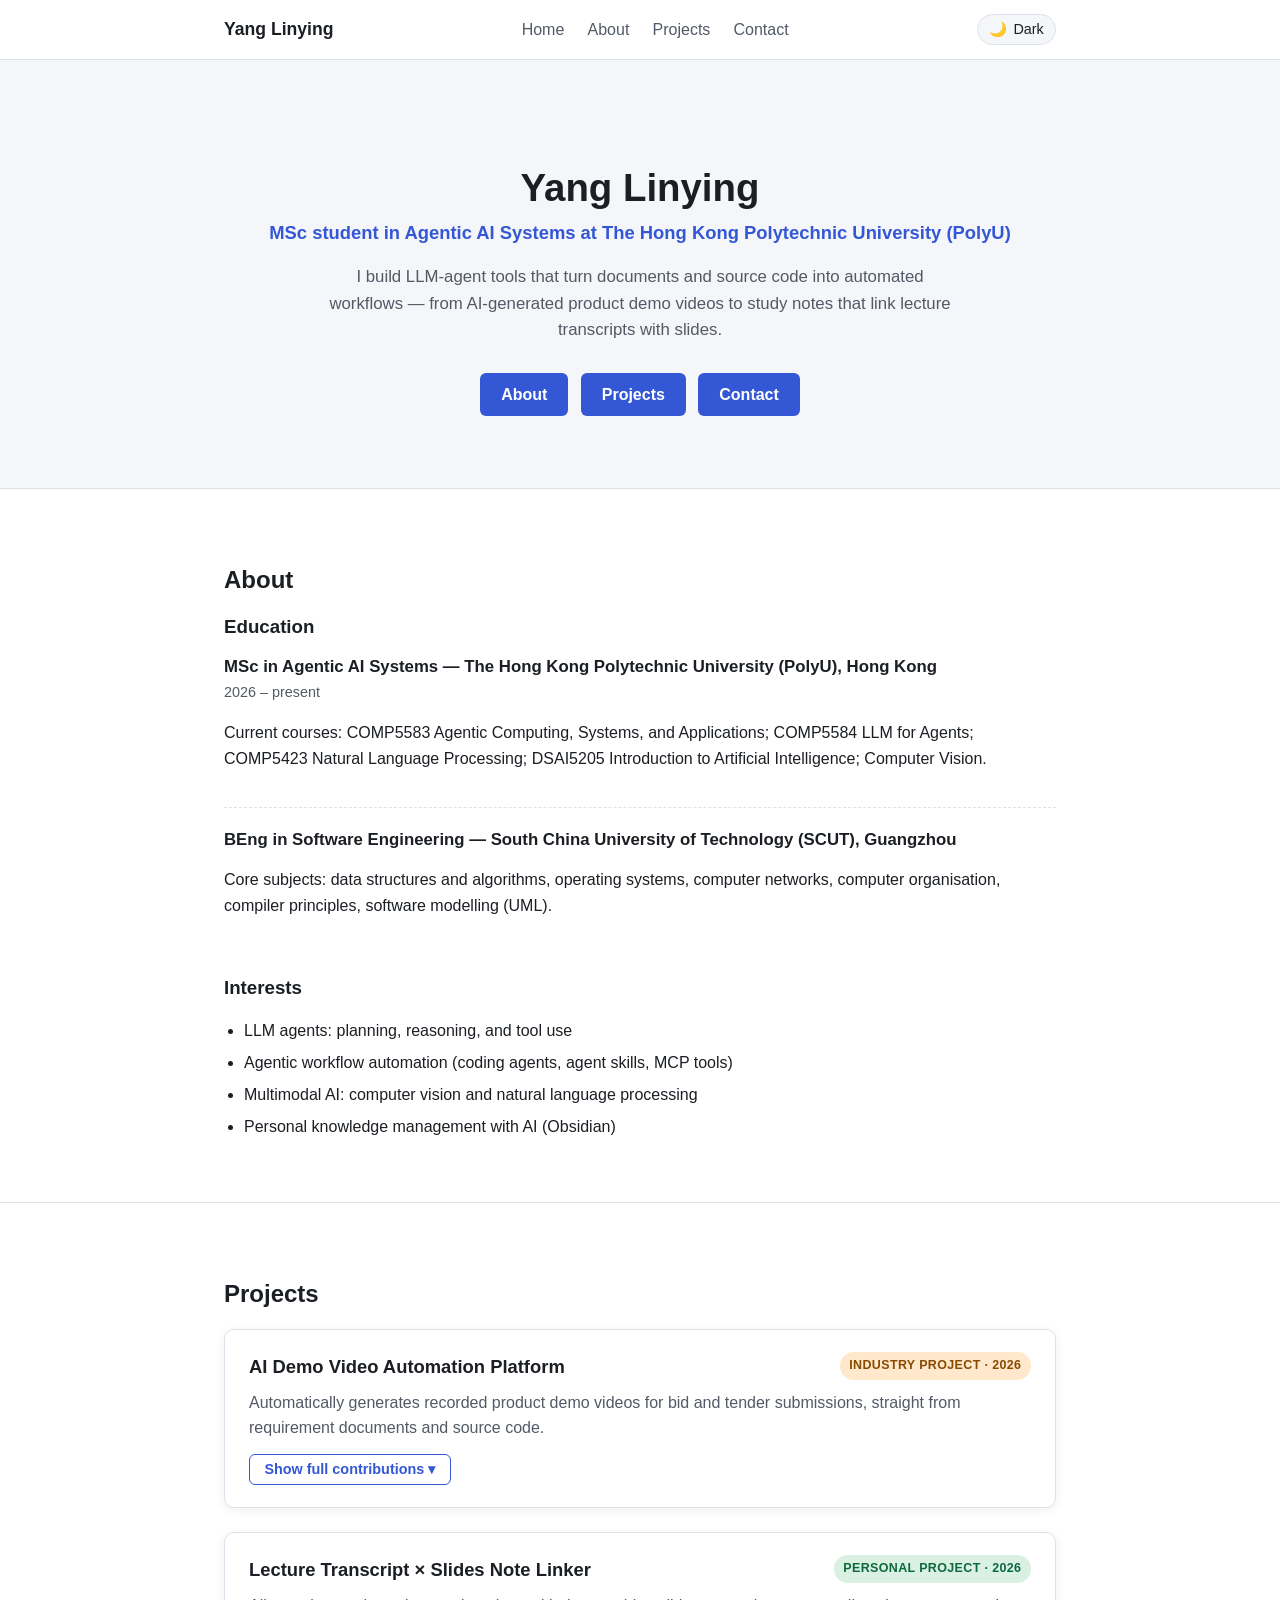
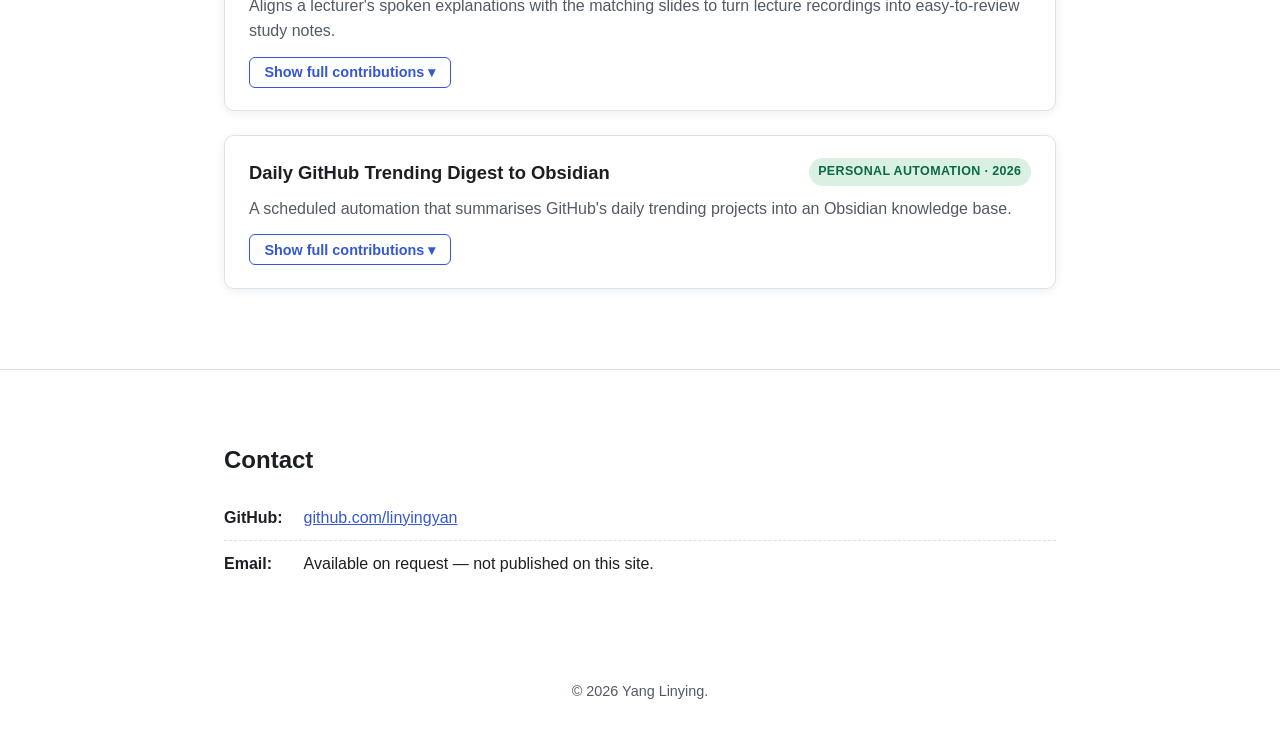
==== v0/index.html @ af0ac2f7 "V0 baseline: frozen output of builder agent (system prompt only)" ====
<!DOCTYPE html>
<html lang="en">
<head>
<meta charset="UTF-8">
<meta name="viewport" content="width=device-width, initial-scale=1.0">
<title>Yang Linying — Personal Website</title>
<meta name="description" content="Personal website of Yang Linying, MSc student in Agentic AI Systems at PolyU.">
<link rel="stylesheet" href="styles.css">
</head>
<body>

<header class="site-header">
  <nav class="navbar" aria-label="Main navigation">
    <a href="#home" class="nav-brand">Yang Linying</a>
    <ul class="nav-links">
      <li><a href="#home">Home</a></li>
      <li><a href="#about">About</a></li>
      <li><a href="#projects">Projects</a></li>
      <li><a href="#contact">Contact</a></li>
    </ul>
    <button id="theme-toggle" class="theme-toggle" type="button" aria-label="Toggle light and dark theme" aria-pressed="false">
      <span aria-hidden="true">🌙</span><span class="theme-toggle-label">Dark</span>
    </button>
    <button id="nav-toggle" class="nav-toggle" type="button" aria-label="Toggle navigation menu" aria-expanded="false" aria-controls="mobile-menu">
      <span></span><span></span><span></span>
    </button>
  </nav>
  <ul id="mobile-menu" class="mobile-menu" hidden>
    <li><a href="#home">Home</a></li>
    <li><a href="#about">About</a></li>
    <li><a href="#projects">Projects</a></li>
    <li><a href="#contact">Contact</a></li>
  </ul>
</header>

<main>
  <!-- HOME -->
  <section id="home" class="section hero">
    <div class="container">
      <h1>Yang Linying</h1>
      <p class="headline">MSc student in Agentic AI Systems at The Hong Kong Polytechnic University (PolyU)</p>
      <p class="intro">
        I build LLM-agent tools that turn documents and source code into automated workflows —
        from AI-generated product demo videos to study notes that link lecture transcripts with slides.
      </p>
      <nav class="hero-links" aria-label="Section shortcuts">
        <a href="#about" class="btn">About</a>
        <a href="#projects" class="btn">Projects</a>
        <a href="#contact" class="btn">Contact</a>
      </nav>
    </div>
  </section>

  <!-- ABOUT -->
  <section id="about" class="section">
    <div class="container">
      <h2>About</h2>

      <h3>Education</h3>
      <div class="edu-item">
        <h4>MSc in Agentic AI Systems — The Hong Kong Polytechnic University (PolyU), Hong Kong</h4>
        <p class="edu-date">2026 – present</p>
        <p>Current courses: COMP5583 Agentic Computing, Systems, and Applications; COMP5584 LLM for Agents;
          COMP5423 Natural Language Processing; DSAI5205 Introduction to Artificial Intelligence; Computer Vision.</p>
      </div>
      <div class="edu-item">
        <h4>BEng in Software Engineering — South China University of Technology (SCUT), Guangzhou</h4>
        <p>Core subjects: data structures and algorithms, operating systems, computer networks,
          computer organisation, compiler principles, software modelling (UML).</p>
      </div>

      <h3>Interests</h3>
      <ul class="interest-list">
        <li>LLM agents: planning, reasoning, and tool use</li>
        <li>Agentic workflow automation (coding agents, agent skills, MCP tools)</li>
        <li>Multimodal AI: computer vision and natural language processing</li>
        <li>Personal knowledge management with AI (Obsidian)</li>
      </ul>
    </div>
  </section>

  <!-- PROJECTS -->
  <section id="projects" class="section">
    <div class="container">
      <h2>Projects</h2>

      <article class="project-card">
        <div class="project-head">
          <h3>AI Demo Video Automation Platform</h3>
          <span class="tag tag-industry">Industry project · 2026</span>
        </div>
        <p class="project-summary">
          Automatically generates recorded product demo videos for bid and tender submissions,
          straight from requirement documents and source code.
        </p>
        <button class="expand-btn" type="button" aria-expanded="false">Show full contributions ▾</button>
        <div class="project-details" hidden>
          <p><strong>Purpose:</strong> Bid and tender submissions often require recorded product demo videos.
            Recording, narrating, and editing them by hand is slow and error-prone. The platform generates these
            videos automatically from requirement documents and the product's source code.</p>
          <p><strong>My contributions:</strong></p>
          <ul>
            <li>Built an analysis skill that runs a coding agent (Codex) over requirement documents and source
              code and outputs a structured list of product features with menu locations and steps.</li>
            <li>Implemented recording-plan generation with a rule-based high-risk-action scanner (e.g. delete or
              payment actions are forced to "high risk" and need human confirmation).</li>
            <li>Built the recording pipeline: Playwright drives the browser, ffmpeg records and merges video, and
              text-to-speech produces narration. Narration is generated first and its duration sets the recording
              pace, so audio and video stay aligned.</li>
            <li>Built parts of the web workbench (Vue 3) and backend (Java / Spring Boot): recording queue,
              progress, pause/stop, retry, and result review.</li>
          </ul>
          <p><strong>Tech:</strong> Java 21, Spring Boot, Vue 3, PostgreSQL, Playwright, ffmpeg, Codex CLI.</p>
          <p class="note">Note: Company and client names are withheld.</p>
        </div>
      </article>

      <article class="project-card">
        <div class="project-head">
          <h3>Lecture Transcript × Slides Note Linker</h3>
          <span class="tag tag-personal">Personal project · 2026</span>
        </div>
        <p class="project-summary">
          Aligns a lecturer's spoken explanations with the matching slides to turn lecture recordings
          into easy-to-review study notes.
        </p>
        <button class="expand-btn" type="button" aria-expanded="false">Show full contributions ▾</button>
        <div class="project-details" hidden>
          <p><strong>Purpose:</strong> Turn lecture recordings into study notes that are easy to review by
            aligning the lecturer's spoken explanations with the matching slides.</p>
          <p><strong>My contributions:</strong></p>
          <ul>
            <li>Designed a reusable agent skill that takes a lecture transcript (Zoom or Feishu Minutes subtitles)
              and the lecture PDF, then aligns explanations with slides page by page.</li>
            <li>Produces a structured Markdown note per lecture in Obsidian with key concepts, explanations, and
              cross-links.</li>
            <li>Used it across several MSc courses (NLP, Computer Vision, LLM for Agents, Agentic Computing).</li>
          </ul>
          <p><strong>Tech:</strong> Codex / Claude Code agent skills, Markdown, Obsidian.</p>
        </div>
      </article>

      <article class="project-card">
        <div class="project-head">
          <h3>Daily GitHub Trending Digest to Obsidian</h3>
          <span class="tag tag-personal">Personal automation · 2026</span>
        </div>
        <p class="project-summary">
          A scheduled automation that summarises GitHub's daily trending projects into an
          Obsidian knowledge base.
        </p>
        <button class="expand-btn" type="button" aria-expanded="false">Show full contributions ▾</button>
        <div class="project-details" hidden>
          <p><strong>Purpose:</strong> Keep up with new open-source projects without manually browsing GitHub
            every day.</p>
          <p><strong>My contributions:</strong></p>
          <ul>
            <li>Wrote a scheduled automation that fetches GitHub Trending each morning.</li>
            <li>Added LLM-generated bilingual (Chinese/English) summaries for each project.</li>
            <li>Saves a dated digest note into the Obsidian knowledge base with an index page.</li>
          </ul>
          <p><strong>Tech:</strong> Node.js scripting, scheduled agent automation, LLM summarisation, Obsidian.</p>
        </div>
      </article>

    </div>
  </section>

  <!-- CONTACT -->
  <section id="contact" class="section">
    <div class="container">
      <h2>Contact</h2>
      <ul class="contact-list">
        <li>
          <span class="contact-label">GitHub:</span>
          <a href="https://github.com/linyingyan" target="_blank" rel="noopener noreferrer">github.com/linyingyan</a>
        </li>
        <li>
          <span class="contact-label">Email:</span>
          <span>Available on request — not published on this site.</span>
        </li>
      </ul>
    </div>
  </section>
</main>

<footer class="site-footer">
  <div class="container">
    <p>&copy; 2026 Yang Linying.</p>
  </div>
</footer>

<script src="script.js"></script>
</body>
</html>
---- v0/styles.css ----
/* ===== Base / Theme variables ===== */
:root {
  --bg: #ffffff;
  --bg-alt: #f4f6f9;
  --text: #1b1f24;
  --text-muted: #525a66;
  --accent: #3457d5;
  --accent-contrast: #ffffff;
  --border: #dde2ea;
  --card-bg: #ffffff;
  --card-shadow: 0 2px 10px rgba(20, 25, 40, 0.07);
  --tag-industry-bg: #ffe8cc;
  --tag-industry-text: #8a4b00;
  --tag-personal-bg: #d9f0e3;
  --tag-personal-text: #0c6b3c;
  --header-bg: rgba(255, 255, 255, 0.92);
}

[data-theme="dark"] {
  --bg: #12151a;
  --bg-alt: #1b1f26;
  --text: #e9edf2;
  --text-muted: #aab2c0;
  --accent: #7fa0ff;
  --accent-contrast: #0b0e14;
  --border: #2b313c;
  --card-bg: #1a1e26;
  --card-shadow: 0 2px 12px rgba(0, 0, 0, 0.45);
  --tag-industry-bg: #4a3310;
  --tag-industry-text: #ffcd8a;
  --tag-personal-bg: #0f3a28;
  --tag-personal-text: #8ce0b6;
  --header-bg: rgba(18, 21, 26, 0.92);
}

* { box-sizing: border-box; }

html { scroll-behavior: smooth; }

body {
  margin: 0;
  font-family: -apple-system, BlinkMacSystemFont, "Segoe UI", Roboto, Helvetica, Arial, sans-serif;
  background: var(--bg);
  color: var(--text);
  line-height: 1.6;
  transition: background 0.2s ease, color 0.2s ease;
}

.container {
  max-width: 880px;
  margin: 0 auto;
  padding: 0 1.5rem;
}

h1, h2, h3, h4 { line-height: 1.25; }

/* ===== Header / Nav ===== */
.site-header {
  position: sticky;
  top: 0;
  z-index: 100;
  background: var(--header-bg);
  backdrop-filter: blur(6px);
  border-bottom: 1px solid var(--border);
}

.navbar {
  max-width: 880px;
  margin: 0 auto;
  display: flex;
  align-items: center;
  justify-content: space-between;
  padding: 0.85rem 1.5rem;
  gap: 1rem;
}

.nav-brand {
  font-weight: 700;
  font-size: 1.1rem;
  color: var(--text);
  text-decoration: none;
  white-space: nowrap;
}

.nav-links {
  list-style: none;
  display: flex;
  gap: 1.25rem;
  margin: 0;
  padding: 0;
  flex: 1;
  justify-content: center;
}

.nav-links a {
  color: var(--text-muted);
  text-decoration: none;
  font-weight: 500;
  padding: 0.35rem 0.1rem;
  border-bottom: 2px solid transparent;
  transition: color 0.15s ease, border-color 0.15s ease;
}

.nav-links a:hover,
.nav-links a:focus {
  color: var(--accent);
  border-bottom-color: var(--accent);
}

.theme-toggle {
  display: flex;
  align-items: center;
  gap: 0.4rem;
  background: var(--bg-alt);
  border: 1px solid var(--border);
  color: var(--text);
  padding: 0.4rem 0.7rem;
  border-radius: 999px;
  cursor: pointer;
  font-size: 0.9rem;
  white-space: nowrap;
}

.theme-toggle:hover { border-color: var(--accent); }

.nav-toggle {
  display: none;
  flex-direction: column;
  justify-content: space-between;
  width: 26px;
  height: 20px;
  background: none;
  border: none;
  cursor: pointer;
  padding: 0;
}

.nav-toggle span {
  display: block;
  height: 2px;
  width: 100%;
  background: var(--text);
  border-radius: 2px;
}

.mobile-menu {
  list-style: none;
  margin: 0;
  padding: 0.5rem 1.5rem 1rem;
  display: flex;
  flex-direction: column;
  gap: 0.6rem;
  border-top: 1px solid var(--border);
}

.mobile-menu a {
  color: var(--text);
  text-decoration: none;
  font-weight: 500;
  display: block;
}

/* ===== Sections ===== */
.section {
  padding: 3.5rem 0;
  border-bottom: 1px solid var(--border);
}

.section:last-of-type { border-bottom: none; }

.hero {
  background: var(--bg-alt);
  text-align: center;
  padding: 4.5rem 0;
}

.hero h1 {
  font-size: 2.4rem;
  margin-bottom: 0.4rem;
}

.headline {
  font-size: 1.15rem;
  color: var(--accent);
  font-weight: 600;
  margin: 0 0 1rem;
}

.intro {
  max-width: 640px;
  margin: 0 auto 1.8rem;
  color: var(--text-muted);
  font-size: 1.05rem;
}

.hero-links {
  display: flex;
  gap: 0.8rem;
  justify-content: center;
  flex-wrap: wrap;
}

.btn {
  display: inline-block;
  background: var(--accent);
  color: var(--accent-contrast);
  text-decoration: none;
  padding: 0.55rem 1.3rem;
  border-radius: 6px;
  font-weight: 600;
  transition: opacity 0.15s ease;
}

.btn:hover { opacity: 0.88; }

/* ===== About ===== */
.edu-item {
  margin-bottom: 1.4rem;
  padding-bottom: 1.2rem;
  border-bottom: 1px dashed var(--border);
}
.edu-item:last-of-type { border-bottom: none; }

.edu-item h4 { margin: 0 0 0.2rem; font-size: 1.05rem; }
.edu-date { color: var(--text-muted); font-size: 0.9rem; margin: 0 0 0.4rem; }

.interest-list {
  padding-left: 1.25rem;
  margin: 0.6rem 0 0;
}
.interest-list li { margin-bottom: 0.4rem; }

/* ===== Projects ===== */
.project-card {
  background: var(--card-bg);
  border: 1px solid var(--border);
  border-radius: 10px;
  padding: 1.4rem 1.5rem;
  margin-bottom: 1.5rem;
  box-shadow: var(--card-shadow);
}

.project-head {
  display: flex;
  flex-wrap: wrap;
  align-items: center;
  gap: 0.6rem;
  justify-content: space-between;
  margin-bottom: 0.6rem;
}

.project-head h3 { margin: 0; font-size: 1.15rem; }

.tag {
  display: inline-block;
  font-size: 0.78rem;
  font-weight: 700;
  padding: 0.25rem 0.6rem;
  border-radius: 999px;
  white-space: nowrap;
  text-transform: uppercase;
  letter-spacing: 0.03em;
}

.tag-industry { background: var(--tag-industry-bg); color: var(--tag-industry-text); }
.tag-personal { background: var(--tag-personal-bg); color: var(--tag-personal-text); }

.project-summary {
  color: var(--text-muted);
  margin: 0 0 0.8rem;
}

.expand-btn {
  background: none;
  border: 1px solid var(--accent);
  color: var(--accent);
  padding: 0.4rem 0.9rem;
  border-radius: 6px;
  cursor: pointer;
  font-weight: 600;
  font-size: 0.9rem;
}

.expand-btn:hover { background: var(--accent); color: var(--accent-contrast); }

.project-details {
  margin-top: 1rem;
  padding-top: 1rem;
  border-top: 1px solid var(--border);
}

.project-details ul { padding-left: 1.25rem; }
.project-details li { margin-bottom: 0.5rem; }
.project-details .note { font-style: italic; color: var(--text-muted); }

/* ===== Contact ===== */
.contact-list {
  list-style: none;
  padding: 0;
  margin: 0;
}

.contact-list li {
  display: flex;
  gap: 0.6rem;
  align-items: baseline;
  padding: 0.6rem 0;
  border-bottom: 1px dashed var(--border);
}
.contact-list li:last-child { border-bottom: none; }

.contact-label { font-weight: 700; min-width: 70px; }

.contact-list a { color: var(--accent); }

/* ===== Footer ===== */
.site-footer {
  padding: 1.5rem 0;
  text-align: center;
  color: var(--text-muted);
  font-size: 0.9rem;
}

/* ===== Responsive ===== */
@media (max-width: 720px) {
  .nav-links { display: none; }
  .nav-toggle { display: flex; }
  .theme-toggle-label { display: none; }
  .mobile-menu.show { display: flex; }
  .hero h1 { font-size: 2rem; }
}

@media (min-width: 721px) {
  .mobile-menu { display: none !important; }
}
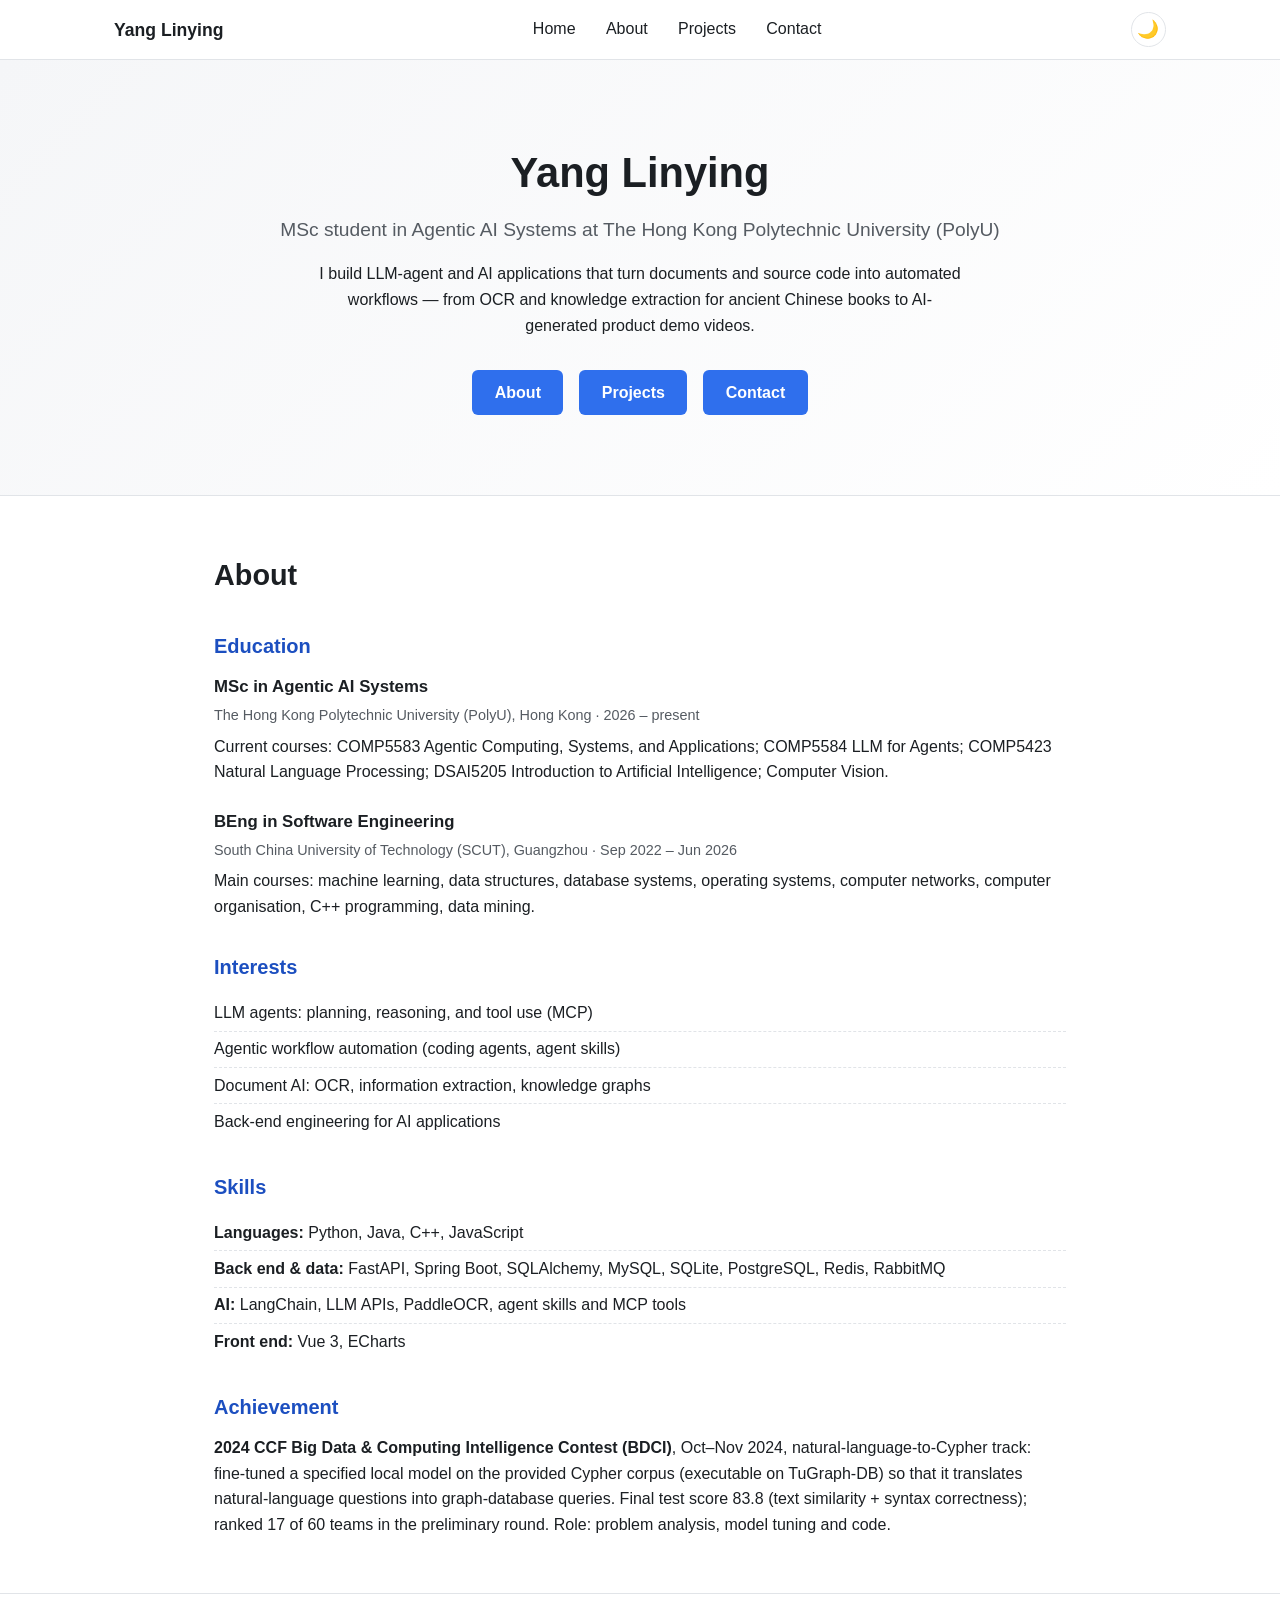
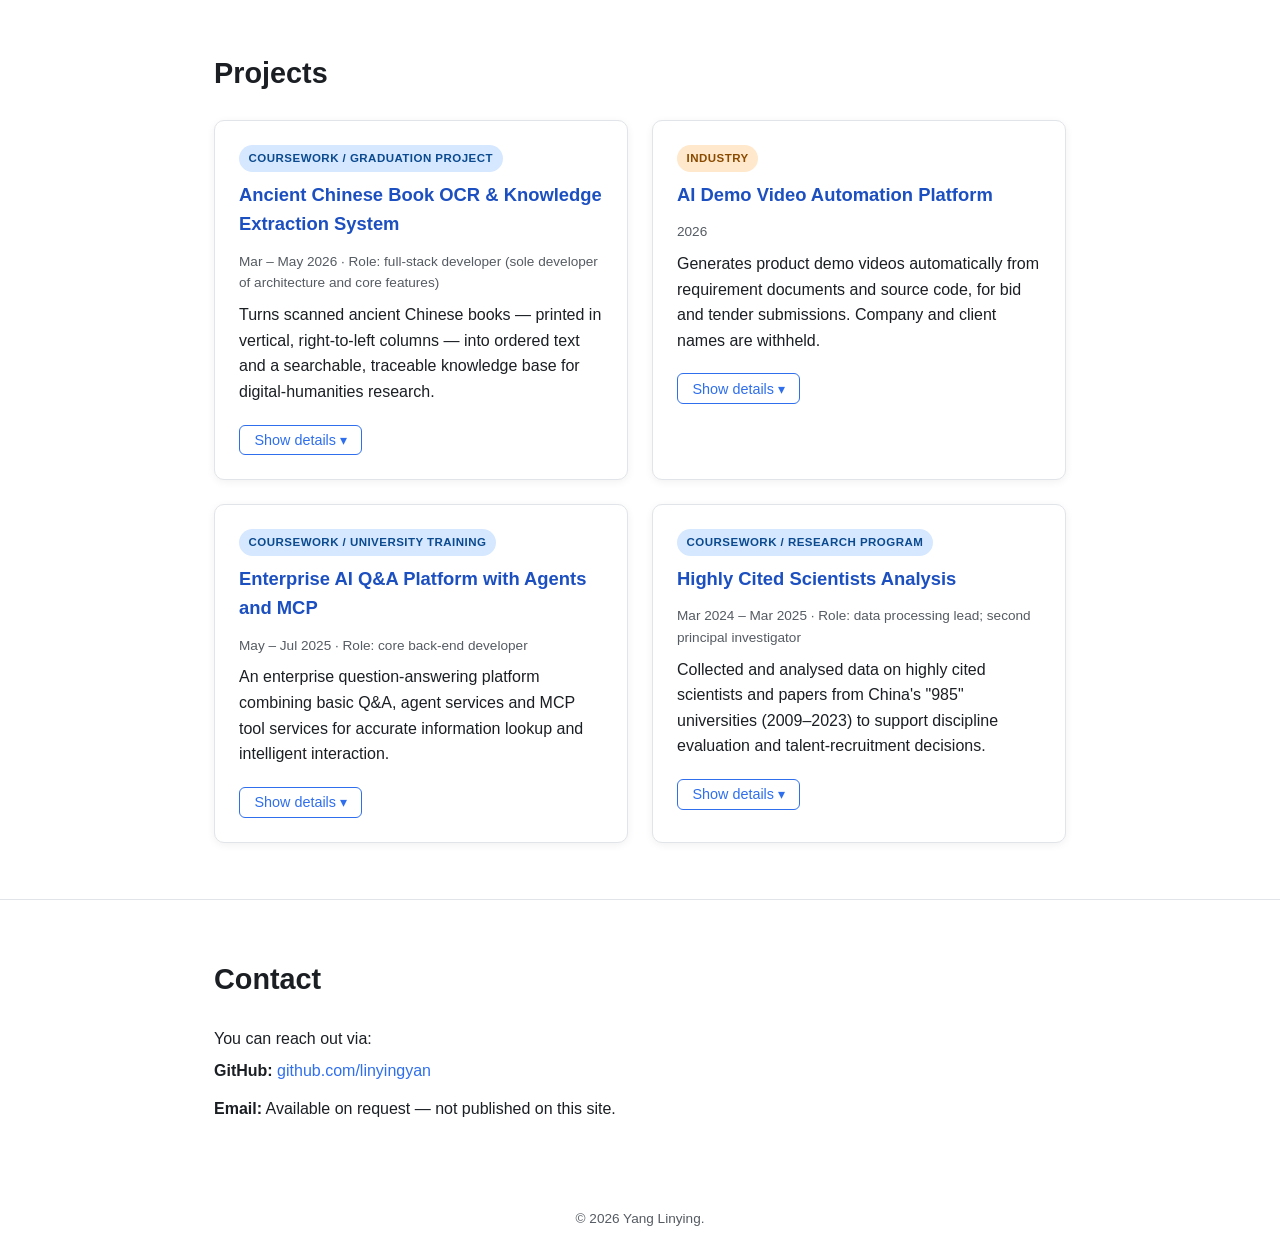
==== commit 935ffa1a: "V0 baseline (attempt 2, final profile) — frozen, no essential repairs" ====
--- a/v0/index.html
+++ b/v0/index.html
@@ -4,190 +4,184 @@
 <meta charset="UTF-8">
 <meta name="viewport" content="width=device-width, initial-scale=1.0">
 <title>Yang Linying — Personal Website</title>
-<meta name="description" content="Personal website of Yang Linying, MSc student in Agentic AI Systems at PolyU.">
 <link rel="stylesheet" href="styles.css">
 </head>
 <body>
 
 <header class="site-header">
-  <nav class="navbar" aria-label="Main navigation">
+  <nav class="navbar" aria-label="Primary navigation">
     <a href="#home" class="nav-brand">Yang Linying</a>
-    <ul class="nav-links">
+    <button class="nav-toggle" id="navToggle" aria-label="Toggle navigation menu" aria-expanded="false" aria-controls="navLinks">
+      <span></span><span></span><span></span>
+    </button>
+    <ul class="nav-links" id="navLinks">
       <li><a href="#home">Home</a></li>
       <li><a href="#about">About</a></li>
       <li><a href="#projects">Projects</a></li>
       <li><a href="#contact">Contact</a></li>
     </ul>
-    <button id="theme-toggle" class="theme-toggle" type="button" aria-label="Toggle light and dark theme" aria-pressed="false">
-      <span aria-hidden="true">🌙</span><span class="theme-toggle-label">Dark</span>
-    </button>
-    <button id="nav-toggle" class="nav-toggle" type="button" aria-label="Toggle navigation menu" aria-expanded="false" aria-controls="mobile-menu">
-      <span></span><span></span><span></span>
-    </button>
+    <button class="theme-toggle" id="themeToggle" aria-label="Toggle light and dark theme">🌙</button>
   </nav>
-  <ul id="mobile-menu" class="mobile-menu" hidden>
-    <li><a href="#home">Home</a></li>
-    <li><a href="#about">About</a></li>
-    <li><a href="#projects">Projects</a></li>
-    <li><a href="#contact">Contact</a></li>
-  </ul>
 </header>
 
 <main>
-  <!-- HOME -->
   <section id="home" class="section hero">
     <div class="container">
       <h1>Yang Linying</h1>
       <p class="headline">MSc student in Agentic AI Systems at The Hong Kong Polytechnic University (PolyU)</p>
-      <p class="intro">
-        I build LLM-agent tools that turn documents and source code into automated workflows —
-        from AI-generated product demo videos to study notes that link lecture transcripts with slides.
-      </p>
-      <nav class="hero-links" aria-label="Section shortcuts">
+      <p class="intro">I build LLM-agent and AI applications that turn documents and source code into automated workflows — from OCR and knowledge extraction for ancient Chinese books to AI-generated product demo videos.</p>
+      <div class="hero-nav">
         <a href="#about" class="btn">About</a>
         <a href="#projects" class="btn">Projects</a>
         <a href="#contact" class="btn">Contact</a>
-      </nav>
+      </div>
     </div>
   </section>
 
-  <!-- ABOUT -->
   <section id="about" class="section">
     <div class="container">
       <h2>About</h2>
 
       <h3>Education</h3>
       <div class="edu-item">
-        <h4>MSc in Agentic AI Systems — The Hong Kong Polytechnic University (PolyU), Hong Kong</h4>
-        <p class="edu-date">2026 – present</p>
-        <p>Current courses: COMP5583 Agentic Computing, Systems, and Applications; COMP5584 LLM for Agents;
-          COMP5423 Natural Language Processing; DSAI5205 Introduction to Artificial Intelligence; Computer Vision.</p>
+        <h4>MSc in Agentic AI Systems</h4>
+        <p class="meta">The Hong Kong Polytechnic University (PolyU), Hong Kong · 2026 – present</p>
+        <p>Current courses: COMP5583 Agentic Computing, Systems, and Applications; COMP5584 LLM for Agents; COMP5423 Natural Language Processing; DSAI5205 Introduction to Artificial Intelligence; Computer Vision.</p>
       </div>
       <div class="edu-item">
-        <h4>BEng in Software Engineering — South China University of Technology (SCUT), Guangzhou</h4>
-        <p>Core subjects: data structures and algorithms, operating systems, computer networks,
-          computer organisation, compiler principles, software modelling (UML).</p>
+        <h4>BEng in Software Engineering</h4>
+        <p class="meta">South China University of Technology (SCUT), Guangzhou · Sep 2022 – Jun 2026</p>
+        <p>Main courses: machine learning, data structures, database systems, operating systems, computer networks, computer organisation, C++ programming, data mining.</p>
       </div>
 
       <h3>Interests</h3>
       <ul class="interest-list">
-        <li>LLM agents: planning, reasoning, and tool use</li>
-        <li>Agentic workflow automation (coding agents, agent skills, MCP tools)</li>
-        <li>Multimodal AI: computer vision and natural language processing</li>
-        <li>Personal knowledge management with AI (Obsidian)</li>
+        <li>LLM agents: planning, reasoning, and tool use (MCP)</li>
+        <li>Agentic workflow automation (coding agents, agent skills)</li>
+        <li>Document AI: OCR, information extraction, knowledge graphs</li>
+        <li>Back-end engineering for AI applications</li>
       </ul>
+
+      <h3>Skills</h3>
+      <ul class="skills-list">
+        <li><strong>Languages:</strong> Python, Java, C++, JavaScript</li>
+        <li><strong>Back end &amp; data:</strong> FastAPI, Spring Boot, SQLAlchemy, MySQL, SQLite, PostgreSQL, Redis, RabbitMQ</li>
+        <li><strong>AI:</strong> LangChain, LLM APIs, PaddleOCR, agent skills and MCP tools</li>
+        <li><strong>Front end:</strong> Vue 3, ECharts</li>
+      </ul>
+
+      <h3>Achievement</h3>
+      <p>
+        <strong>2024 CCF Big Data &amp; Computing Intelligence Contest (BDCI)</strong>, Oct–Nov 2024, natural-language-to-Cypher track:
+        fine-tuned a specified local model on the provided Cypher corpus (executable on TuGraph-DB) so that it translates
+        natural-language questions into graph-database queries. Final test score 83.8 (text similarity + syntax correctness);
+        ranked 17 of 60 teams in the preliminary round. Role: problem analysis, model tuning and code.
+      </p>
     </div>
   </section>
 
-  <!-- PROJECTS -->
   <section id="projects" class="section">
     <div class="container">
       <h2>Projects</h2>
+      <div class="project-grid">
 
-      <article class="project-card">
-        <div class="project-head">
+        <article class="project-card" data-label="BEng Graduation Project">
+          <span class="label label-coursework">Coursework / Graduation Project</span>
+          <h3>Ancient Chinese Book OCR &amp; Knowledge Extraction System</h3>
+          <p class="period">Mar – May 2026 · Role: full-stack developer (sole developer of architecture and core features)</p>
+          <p class="summary">Turns scanned ancient Chinese books — printed in vertical, right-to-left columns — into ordered text and a searchable, traceable knowledge base for digital-humanities research.</p>
+          <button class="expand-btn" aria-expanded="false">Show details ▾</button>
+          <div class="details" hidden>
+            <p><strong>Purpose:</strong> Scanned ancient Chinese books are printed in vertical, right-to-left columns that general OCR tools read in the wrong order, and their content (people, events, places, relations) is hard to search or analyse. The system turns scanned books into ordered text and a searchable, traceable knowledge base for digital-humanities and historical research.</p>
+            <strong>Contributions:</strong>
+            <ul>
+              <li>Designed the system architecture and connected the full pipeline: upload document → OCR → LLM structured extraction → database → knowledge graph and spatio-temporal analysis.</li>
+              <li>Built the OCR module: render PDF pages at high resolution, run PaddleOCR, then restore reading order for vertical text by grouping text boxes into columns by x-coordinate (right to left) and sorting each column top to bottom. Supports images and multi-page PDFs.</li>
+              <li>Built an LLM extraction pipeline for entities, knowledge triples, summaries, modern translations and spatio-temporal events; added long-text chunking, fallback JSON parsing and field de-duplication to make the output stable.</li>
+              <li>Built the knowledge-graph module (triples stored in the database, relation search, statistics, person-relationship network visualisation) and a spatio-temporal module that clusters events across documents into timelines with links back to the source evidence.</li>
+              <li>Added batch OCR and extraction, file-hash caching and per-record re-extraction.</li>
+            </ul>
+            <p class="tech"><strong>Tech:</strong> Python, FastAPI, Vue 3, PaddleOCR, PyMuPDF, SQLAlchemy, SQLite, ECharts, OpenAI-compatible LLM API.</p>
+          </div>
+        </article>
+
+        <article class="project-card" data-label="Industry Project">
+          <span class="label label-industry">Industry</span>
           <h3>AI Demo Video Automation Platform</h3>
-          <span class="tag tag-industry">Industry project · 2026</span>
-        </div>
-        <p class="project-summary">
-          Automatically generates recorded product demo videos for bid and tender submissions,
-          straight from requirement documents and source code.
-        </p>
-        <button class="expand-btn" type="button" aria-expanded="false">Show full contributions ▾</button>
-        <div class="project-details" hidden>
-          <p><strong>Purpose:</strong> Bid and tender submissions often require recorded product demo videos.
-            Recording, narrating, and editing them by hand is slow and error-prone. The platform generates these
-            videos automatically from requirement documents and the product's source code.</p>
-          <p><strong>My contributions:</strong></p>
-          <ul>
-            <li>Built an analysis skill that runs a coding agent (Codex) over requirement documents and source
-              code and outputs a structured list of product features with menu locations and steps.</li>
-            <li>Implemented recording-plan generation with a rule-based high-risk-action scanner (e.g. delete or
-              payment actions are forced to "high risk" and need human confirmation).</li>
-            <li>Built the recording pipeline: Playwright drives the browser, ffmpeg records and merges video, and
-              text-to-speech produces narration. Narration is generated first and its duration sets the recording
-              pace, so audio and video stay aligned.</li>
-            <li>Built parts of the web workbench (Vue 3) and backend (Java / Spring Boot): recording queue,
-              progress, pause/stop, retry, and result review.</li>
-          </ul>
-          <p><strong>Tech:</strong> Java 21, Spring Boot, Vue 3, PostgreSQL, Playwright, ffmpeg, Codex CLI.</p>
-          <p class="note">Note: Company and client names are withheld.</p>
-        </div>
-      </article>
+          <p class="period">2026</p>
+          <p class="summary">Generates product demo videos automatically from requirement documents and source code, for bid and tender submissions. Company and client names are withheld.</p>
+          <button class="expand-btn" aria-expanded="false">Show details ▾</button>
+          <div class="details" hidden>
+            <p><strong>Purpose:</strong> Bid and tender submissions often require recorded product demo videos. Recording, narrating and editing them by hand is slow and error-prone. The platform generates these videos automatically from requirement documents and the product's source code.</p>
+            <strong>Contributions:</strong>
+            <ul>
+              <li>Built an analysis skill that runs a coding agent (Codex) over requirement documents and source code and outputs a structured list of product features with menu locations and steps.</li>
+              <li>Implemented recording-plan generation with a rule-based high-risk-action scanner (e.g. delete or payment actions are forced to "high risk" and need human confirmation).</li>
+              <li>Built the recording pipeline: Playwright drives the browser, ffmpeg records and merges video, and text-to-speech produces narration. Narration is generated first and its duration sets the recording pace, so audio and video stay aligned.</li>
+              <li>Built parts of the web workbench (Vue 3) and back end (Java / Spring Boot): recording queue, progress, pause/stop, retry and result review.</li>
+            </ul>
+            <p class="tech"><strong>Tech:</strong> Java 21, Spring Boot, Vue 3, PostgreSQL, Playwright, ffmpeg, Codex CLI.</p>
+            <p class="note">Note: Company and client names are withheld.</p>
+          </div>
+        </article>
 
-      <article class="project-card">
-        <div class="project-head">
-          <h3>Lecture Transcript × Slides Note Linker</h3>
-          <span class="tag tag-personal">Personal project · 2026</span>
-        </div>
-        <p class="project-summary">
-          Aligns a lecturer's spoken explanations with the matching slides to turn lecture recordings
-          into easy-to-review study notes.
-        </p>
-        <button class="expand-btn" type="button" aria-expanded="false">Show full contributions ▾</button>
-        <div class="project-details" hidden>
-          <p><strong>Purpose:</strong> Turn lecture recordings into study notes that are easy to review by
-            aligning the lecturer's spoken explanations with the matching slides.</p>
-          <p><strong>My contributions:</strong></p>
-          <ul>
-            <li>Designed a reusable agent skill that takes a lecture transcript (Zoom or Feishu Minutes subtitles)
-              and the lecture PDF, then aligns explanations with slides page by page.</li>
-            <li>Produces a structured Markdown note per lecture in Obsidian with key concepts, explanations, and
-              cross-links.</li>
-            <li>Used it across several MSc courses (NLP, Computer Vision, LLM for Agents, Agentic Computing).</li>
-          </ul>
-          <p><strong>Tech:</strong> Codex / Claude Code agent skills, Markdown, Obsidian.</p>
-        </div>
-      </article>
+        <article class="project-card" data-label="University Training Project">
+          <span class="label label-coursework">Coursework / University Training</span>
+          <h3>Enterprise AI Q&amp;A Platform with Agents and MCP</h3>
+          <p class="period">May – Jul 2025 · Role: core back-end developer</p>
+          <p class="summary">An enterprise question-answering platform combining basic Q&amp;A, agent services and MCP tool services for accurate information lookup and intelligent interaction.</p>
+          <button class="expand-btn" aria-expanded="false">Show details ▾</button>
+          <div class="details" hidden>
+            <p><strong>Purpose:</strong> An enterprise question-answering platform that gives users accurate information lookup and intelligent interaction, with basic Q&amp;A, agent services and MCP (Model Context Protocol) tool services.</p>
+            <strong>Contributions:</strong>
+            <ul>
+              <li>Designed and implemented the agent's core back-end logic: user-intent recognition, conversation-context management and response-generation strategy.</li>
+              <li>Built the scheduling and communication between the agent and the MCP server, so the agent calls different back-end tools (e.g. map service, knowledge base) depending on the user's question.</li>
+              <li>Led the design and implementation of the MCP server interface that manages and schedules the back-end tool plug-ins.</li>
+              <li>Independently built the map-service module by wrapping the Amap (Gaode) API for location lookup and route planning.</li>
+              <li>Independently built a domain knowledge-base Q&amp;A module for South China Sea research, and integrated an LLM API (Qwen / DeepSeek-R1) for knowledge answers.</li>
+            </ul>
+            <p class="tech"><strong>Tech:</strong> Python, FastAPI, LangChain, Uvicorn, SQLite, RESTful APIs.</p>
+          </div>
+        </article>
 
-      <article class="project-card">
-        <div class="project-head">
-          <h3>Daily GitHub Trending Digest to Obsidian</h3>
-          <span class="tag tag-personal">Personal automation · 2026</span>
-        </div>
-        <p class="project-summary">
-          A scheduled automation that summarises GitHub's daily trending projects into an
-          Obsidian knowledge base.
-        </p>
-        <button class="expand-btn" type="button" aria-expanded="false">Show full contributions ▾</button>
-        <div class="project-details" hidden>
-          <p><strong>Purpose:</strong> Keep up with new open-source projects without manually browsing GitHub
-            every day.</p>
-          <p><strong>My contributions:</strong></p>
-          <ul>
-            <li>Wrote a scheduled automation that fetches GitHub Trending each morning.</li>
-            <li>Added LLM-generated bilingual (Chinese/English) summaries for each project.</li>
-            <li>Saves a dated digest note into the Obsidian knowledge base with an index page.</li>
-          </ul>
-          <p><strong>Tech:</strong> Node.js scripting, scheduled agent automation, LLM summarisation, Obsidian.</p>
-        </div>
-      </article>
+        <article class="project-card" data-label="Student Research Program">
+          <span class="label label-coursework">Coursework / Research Program</span>
+          <h3>Highly Cited Scientists Analysis</h3>
+          <p class="period">Mar 2024 – Mar 2025 · Role: data processing lead; second principal investigator</p>
+          <p class="summary">Collected and analysed data on highly cited scientists and papers from China's "985" universities (2009–2023) to support discipline evaluation and talent-recruitment decisions.</p>
+          <button class="expand-btn" aria-expanded="false">Show details ▾</button>
+          <div class="details" hidden>
+            <p><strong>Purpose:</strong> Collect and analyse data on highly cited scientists worldwide and highly cited papers from China's "985" universities (2009–2023), using ESI, Web of Science and InCites, to support discipline evaluation and talent-recruitment decisions.</p>
+            <strong>Contributions:</strong>
+            <ul>
+              <li>Bulk-downloaded and organised Web of Science records of highly cited and hot papers from 985 universities, and merged and cross-checked the data from multiple universities.</li>
+              <li>Wrote Python scripts (openpyxl, regular expressions) to clean and standardise the raw data: unify variant institution names, extract the home institution's authors, affiliations and corresponding authors, and detect country information, using multi-level filtering to improve accuracy.</li>
+              <li>De-duplicated, merged and normalised the data into a structured dataset for discipline evaluation and research-collaboration analysis.</li>
+            </ul>
+            <p><strong>Outcome:</strong> Compiled CV lists (Chinese–English name mapping and positions) of highly cited scientists at more than 30 universities in the 985 group, and built an institution-name standardisation mapping.</p>
+            <p class="tech"><strong>Tech:</strong> Python, openpyxl, regular expressions, Web of Science / ESI / InCites.</p>
+          </div>
+        </article>
 
+      </div>
     </div>
   </section>
 
-  <!-- CONTACT -->
   <section id="contact" class="section">
     <div class="container">
       <h2>Contact</h2>
+      <p>You can reach out via:</p>
       <ul class="contact-list">
-        <li>
-          <span class="contact-label">GitHub:</span>
-          <a href="https://github.com/linyingyan" target="_blank" rel="noopener noreferrer">github.com/linyingyan</a>
-        </li>
-        <li>
-          <span class="contact-label">Email:</span>
-          <span>Available on request — not published on this site.</span>
-        </li>
+        <li><strong>GitHub:</strong> <a href="https://github.com/linyingyan" target="_blank" rel="noopener noreferrer">github.com/linyingyan</a></li>
+        <li><strong>Email:</strong> Available on request — not published on this site.</li>
       </ul>
     </div>
   </section>
 </main>
 
 <footer class="site-footer">
-  <div class="container">
-    <p>&copy; 2026 Yang Linying.</p>
-  </div>
+  <p>&copy; 2026 Yang Linying.</p>
 </footer>
 
 <script src="script.js"></script>
--- a/v0/styles.css
+++ b/v0/styles.css
@@ -1,76 +1,84 @@
-/* ===== Base / Theme variables ===== */
+/* ===== Reset & Base ===== */
+* {
+  box-sizing: border-box;
+  margin: 0;
+  padding: 0;
+}
+
 :root {
   --bg: #ffffff;
-  --bg-alt: #f4f6f9;
-  --text: #1b1f24;
-  --text-muted: #525a66;
-  --accent: #3457d5;
-  --accent-contrast: #ffffff;
-  --border: #dde2ea;
+  --bg-alt: #f5f6f8;
+  --text: #1b1f23;
+  --text-muted: #555b62;
+  --accent: #2f6fed;
+  --accent-dark: #1c4fc0;
+  --border: #e1e4e8;
   --card-bg: #ffffff;
-  --card-shadow: 0 2px 10px rgba(20, 25, 40, 0.07);
-  --tag-industry-bg: #ffe8cc;
-  --tag-industry-text: #8a4b00;
-  --tag-personal-bg: #d9f0e3;
-  --tag-personal-text: #0c6b3c;
   --header-bg: rgba(255, 255, 255, 0.92);
+  --shadow: 0 2px 8px rgba(0, 0, 0, 0.06);
 }
 
 [data-theme="dark"] {
-  --bg: #12151a;
-  --bg-alt: #1b1f26;
-  --text: #e9edf2;
-  --text-muted: #aab2c0;
-  --accent: #7fa0ff;
-  --accent-contrast: #0b0e14;
-  --border: #2b313c;
-  --card-bg: #1a1e26;
-  --card-shadow: 0 2px 12px rgba(0, 0, 0, 0.45);
-  --tag-industry-bg: #4a3310;
-  --tag-industry-text: #ffcd8a;
-  --tag-personal-bg: #0f3a28;
-  --tag-personal-text: #8ce0b6;
-  --header-bg: rgba(18, 21, 26, 0.92);
-}
-
-* { box-sizing: border-box; }
-
-html { scroll-behavior: smooth; }
+  --bg: #121417;
+  --bg-alt: #1b1e23;
+  --text: #eef1f4;
+  --text-muted: #a9b0b8;
+  --accent: #5b8cff;
+  --accent-dark: #85a6ff;
+  --border: #2a2e35;
+  --card-bg: #1b1e23;
+  --header-bg: rgba(18, 20, 23, 0.92);
+  --shadow: 0 2px 8px rgba(0, 0, 0, 0.4);
+}
+
+html {
+  scroll-behavior: smooth;
+}
 
 body {
-  margin: 0;
   font-family: -apple-system, BlinkMacSystemFont, "Segoe UI", Roboto, Helvetica, Arial, sans-serif;
-  background: var(--bg);
+  background-color: var(--bg);
   color: var(--text);
   line-height: 1.6;
-  transition: background 0.2s ease, color 0.2s ease;
+  transition: background-color 0.3s ease, color 0.3s ease;
+}
+
+a {
+  color: var(--accent);
+  text-decoration: none;
+}
+a:hover,
+a:focus {
+  text-decoration: underline;
+}
+
+ul {
+  list-style: none;
 }
 
 .container {
-  max-width: 880px;
+  max-width: 900px;
   margin: 0 auto;
   padding: 0 1.5rem;
 }
-
-h1, h2, h3, h4 { line-height: 1.25; }
 
 /* ===== Header / Nav ===== */
 .site-header {
   position: sticky;
   top: 0;
   z-index: 100;
-  background: var(--header-bg);
+  background-color: var(--header-bg);
   backdrop-filter: blur(6px);
   border-bottom: 1px solid var(--border);
 }
 
 .navbar {
-  max-width: 880px;
+  max-width: 1100px;
   margin: 0 auto;
   display: flex;
   align-items: center;
   justify-content: space-between;
-  padding: 0.85rem 1.5rem;
+  padding: 0.75rem 1.5rem;
   gap: 1rem;
 }
 
@@ -78,258 +86,295 @@
   font-weight: 700;
   font-size: 1.1rem;
   color: var(--text);
+  white-space: nowrap;
+}
+.nav-brand:hover {
   text-decoration: none;
-  white-space: nowrap;
+  color: var(--accent);
 }
 
 .nav-links {
-  list-style: none;
   display: flex;
-  gap: 1.25rem;
-  margin: 0;
-  padding: 0;
+  gap: 1.5rem;
   flex: 1;
   justify-content: center;
 }
 
 .nav-links a {
-  color: var(--text-muted);
-  text-decoration: none;
+  color: var(--text);
   font-weight: 500;
-  padding: 0.35rem 0.1rem;
-  border-bottom: 2px solid transparent;
-  transition: color 0.15s ease, border-color 0.15s ease;
-}
-
+  padding: 0.4rem 0.2rem;
+}
 .nav-links a:hover,
 .nav-links a:focus {
   color: var(--accent);
-  border-bottom-color: var(--accent);
+  text-decoration: none;
+  border-bottom: 2px solid var(--accent);
 }
 
 .theme-toggle {
-  display: flex;
-  align-items: center;
-  gap: 0.4rem;
-  background: var(--bg-alt);
+  background: none;
   border: 1px solid var(--border);
-  color: var(--text);
-  padding: 0.4rem 0.7rem;
-  border-radius: 999px;
+  border-radius: 50%;
+  width: 2.2rem;
+  height: 2.2rem;
+  font-size: 1.1rem;
   cursor: pointer;
-  font-size: 0.9rem;
-  white-space: nowrap;
-}
-
-.theme-toggle:hover { border-color: var(--accent); }
+  color: var(--text);
+  flex-shrink: 0;
+}
+.theme-toggle:hover {
+  border-color: var(--accent);
+}
 
 .nav-toggle {
   display: none;
   flex-direction: column;
-  justify-content: space-between;
-  width: 26px;
-  height: 20px;
+  justify-content: center;
+  gap: 4px;
+  width: 2rem;
+  height: 2rem;
   background: none;
   border: none;
   cursor: pointer;
-  padding: 0;
-}
-
+}
 .nav-toggle span {
   display: block;
   height: 2px;
   width: 100%;
-  background: var(--text);
-  border-radius: 2px;
-}
-
-.mobile-menu {
-  list-style: none;
-  margin: 0;
-  padding: 0.5rem 1.5rem 1rem;
-  display: flex;
-  flex-direction: column;
-  gap: 0.6rem;
-  border-top: 1px solid var(--border);
-}
-
-.mobile-menu a {
-  color: var(--text);
-  text-decoration: none;
-  font-weight: 500;
-  display: block;
+  background-color: var(--text);
 }
 
 /* ===== Sections ===== */
 .section {
   padding: 3.5rem 0;
   border-bottom: 1px solid var(--border);
-}
-
-.section:last-of-type { border-bottom: none; }
-
+  scroll-margin-top: 70px;
+}
+.section:last-of-type {
+  border-bottom: none;
+}
+
+.section h2 {
+  font-size: 1.8rem;
+  margin-bottom: 1.5rem;
+  color: var(--text);
+}
+
+.section h3 {
+  font-size: 1.25rem;
+  margin-top: 2rem;
+  margin-bottom: 0.75rem;
+  color: var(--accent-dark);
+}
+
+/* Hero */
 .hero {
-  background: var(--bg-alt);
+  background: linear-gradient(135deg, var(--bg-alt), var(--bg));
   text-align: center;
-  padding: 4.5rem 0;
-}
-
+  padding-top: 5rem;
+  padding-bottom: 5rem;
+}
 .hero h1 {
-  font-size: 2.4rem;
-  margin-bottom: 0.4rem;
-}
-
+  font-size: 2.6rem;
+  margin-bottom: 0.5rem;
+}
 .headline {
-  font-size: 1.15rem;
-  color: var(--accent);
-  font-weight: 600;
-  margin: 0 0 1rem;
-}
-
+  font-size: 1.2rem;
+  color: var(--text-muted);
+  margin-bottom: 1rem;
+}
 .intro {
-  max-width: 640px;
-  margin: 0 auto 1.8rem;
-  color: var(--text-muted);
-  font-size: 1.05rem;
-}
-
-.hero-links {
+  max-width: 650px;
+  margin: 0 auto 2rem;
+  color: var(--text);
+}
+.hero-nav {
   display: flex;
-  gap: 0.8rem;
+  gap: 1rem;
   justify-content: center;
   flex-wrap: wrap;
 }
 
 .btn {
   display: inline-block;
-  background: var(--accent);
-  color: var(--accent-contrast);
-  text-decoration: none;
-  padding: 0.55rem 1.3rem;
+  padding: 0.6rem 1.4rem;
+  background-color: var(--accent);
+  color: #fff;
   border-radius: 6px;
   font-weight: 600;
-  transition: opacity 0.15s ease;
-}
-
-.btn:hover { opacity: 0.88; }
-
-/* ===== About ===== */
+  transition: background-color 0.2s ease;
+}
+.btn:hover,
+.btn:focus {
+  background-color: var(--accent-dark);
+  text-decoration: none;
+}
+
+/* About */
 .edu-item {
-  margin-bottom: 1.4rem;
-  padding-bottom: 1.2rem;
+  margin-bottom: 1.5rem;
+}
+.edu-item h4 {
+  font-size: 1.05rem;
+  margin-bottom: 0.2rem;
+}
+.meta {
+  color: var(--text-muted);
+  font-size: 0.9rem;
+  margin-bottom: 0.4rem;
+}
+
+.interest-list li,
+.skills-list li {
+  padding: 0.3rem 0;
   border-bottom: 1px dashed var(--border);
 }
-.edu-item:last-of-type { border-bottom: none; }
-
-.edu-item h4 { margin: 0 0 0.2rem; font-size: 1.05rem; }
-.edu-date { color: var(--text-muted); font-size: 0.9rem; margin: 0 0 0.4rem; }
-
-.interest-list {
-  padding-left: 1.25rem;
-  margin: 0.6rem 0 0;
-}
-.interest-list li { margin-bottom: 0.4rem; }
-
-/* ===== Projects ===== */
+.interest-list li:last-child,
+.skills-list li:last-child {
+  border-bottom: none;
+}
+
+/* Projects */
+.project-grid {
+  display: grid;
+  grid-template-columns: repeat(auto-fit, minmax(300px, 1fr));
+  gap: 1.5rem;
+}
+
 .project-card {
-  background: var(--card-bg);
+  background-color: var(--card-bg);
   border: 1px solid var(--border);
   border-radius: 10px;
-  padding: 1.4rem 1.5rem;
-  margin-bottom: 1.5rem;
-  box-shadow: var(--card-shadow);
-}
-
-.project-head {
+  padding: 1.5rem;
+  box-shadow: var(--shadow);
   display: flex;
-  flex-wrap: wrap;
-  align-items: center;
-  gap: 0.6rem;
-  justify-content: space-between;
-  margin-bottom: 0.6rem;
-}
-
-.project-head h3 { margin: 0; font-size: 1.15rem; }
-
-.tag {
+  flex-direction: column;
+}
+
+.project-card h3 {
+  margin-top: 0.5rem;
+  font-size: 1.15rem;
+}
+
+.period {
+  color: var(--text-muted);
+  font-size: 0.85rem;
+  margin-bottom: 0.5rem;
+}
+
+.summary {
+  margin-bottom: 0.75rem;
+}
+
+.label {
   display: inline-block;
-  font-size: 0.78rem;
+  font-size: 0.72rem;
   font-weight: 700;
+  text-transform: uppercase;
+  letter-spacing: 0.04em;
   padding: 0.25rem 0.6rem;
   border-radius: 999px;
-  white-space: nowrap;
-  text-transform: uppercase;
-  letter-spacing: 0.03em;
-}
-
-.tag-industry { background: var(--tag-industry-bg); color: var(--tag-industry-text); }
-.tag-personal { background: var(--tag-personal-bg); color: var(--tag-personal-text); }
-
-.project-summary {
-  color: var(--text-muted);
-  margin: 0 0 0.8rem;
+  width: fit-content;
+}
+.label-industry {
+  background-color: #ffe8cc;
+  color: #8a4b00;
+}
+[data-theme="dark"] .label-industry {
+  background-color: #4a3410;
+  color: #ffd194;
+}
+.label-coursework {
+  background-color: #d6e8ff;
+  color: #0b4a8f;
+}
+[data-theme="dark"] .label-coursework {
+  background-color: #10304a;
+  color: #a9d2ff;
+}
+.label-personal {
+  background-color: #dcf5e0;
+  color: #1a6b2f;
+}
+.label-proposed {
+  background-color: #f3dcf9;
+  color: #7a1f8f;
 }
 
 .expand-btn {
+  align-self: flex-start;
+  margin-top: 0.5rem;
   background: none;
   border: 1px solid var(--accent);
   color: var(--accent);
+  border-radius: 6px;
   padding: 0.4rem 0.9rem;
-  border-radius: 6px;
+  font-size: 0.9rem;
   cursor: pointer;
-  font-weight: 600;
+  transition: background-color 0.2s ease, color 0.2s ease;
+}
+.expand-btn:hover,
+.expand-btn:focus {
+  background-color: var(--accent);
+  color: #fff;
+}
+
+.details {
+  margin-top: 1rem;
+  border-top: 1px solid var(--border);
+  padding-top: 1rem;
+}
+.details ul {
+  list-style: disc;
+  padding-left: 1.2rem;
+  margin: 0.5rem 0;
+}
+.details li {
+  margin-bottom: 0.4rem;
+}
+.details .tech,
+.details .note {
   font-size: 0.9rem;
-}
-
-.expand-btn:hover { background: var(--accent); color: var(--accent-contrast); }
-
-.project-details {
-  margin-top: 1rem;
-  padding-top: 1rem;
-  border-top: 1px solid var(--border);
-}
-
-.project-details ul { padding-left: 1.25rem; }
-.project-details li { margin-bottom: 0.5rem; }
-.project-details .note { font-style: italic; color: var(--text-muted); }
-
-/* ===== Contact ===== */
-.contact-list {
-  list-style: none;
-  padding: 0;
-  margin: 0;
-}
-
+  color: var(--text-muted);
+  margin-top: 0.5rem;
+}
+
+/* Contact */
 .contact-list li {
-  display: flex;
-  gap: 0.6rem;
-  align-items: baseline;
-  padding: 0.6rem 0;
-  border-bottom: 1px dashed var(--border);
-}
-.contact-list li:last-child { border-bottom: none; }
-
-.contact-label { font-weight: 700; min-width: 70px; }
-
-.contact-list a { color: var(--accent); }
-
-/* ===== Footer ===== */
+  padding: 0.4rem 0;
+}
+
+/* Footer */
 .site-footer {
-  padding: 1.5rem 0;
   text-align: center;
-  color: var(--text-muted);
-  font-size: 0.9rem;
+  padding: 1.5rem;
+  color: var(--text-muted);
+  font-size: 0.85rem;
 }
 
 /* ===== Responsive ===== */
-@media (max-width: 720px) {
-  .nav-links { display: none; }
-  .nav-toggle { display: flex; }
-  .theme-toggle-label { display: none; }
-  .mobile-menu.show { display: flex; }
-  .hero h1 { font-size: 2rem; }
-}
-
-@media (min-width: 721px) {
-  .mobile-menu { display: none !important; }
-}
+@media (max-width: 700px) {
+  .nav-toggle {
+    display: flex;
+  }
+  .nav-links {
+    position: absolute;
+    top: 100%;
+    left: 0;
+    right: 0;
+    background-color: var(--bg);
+    border-bottom: 1px solid var(--border);
+    flex-direction: column;
+    align-items: flex-start;
+    padding: 1rem 1.5rem;
+    gap: 0.75rem;
+    display: none;
+  }
+  .nav-links.open {
+    display: flex;
+  }
+  .hero h1 {
+    font-size: 2rem;
+  }
+}
